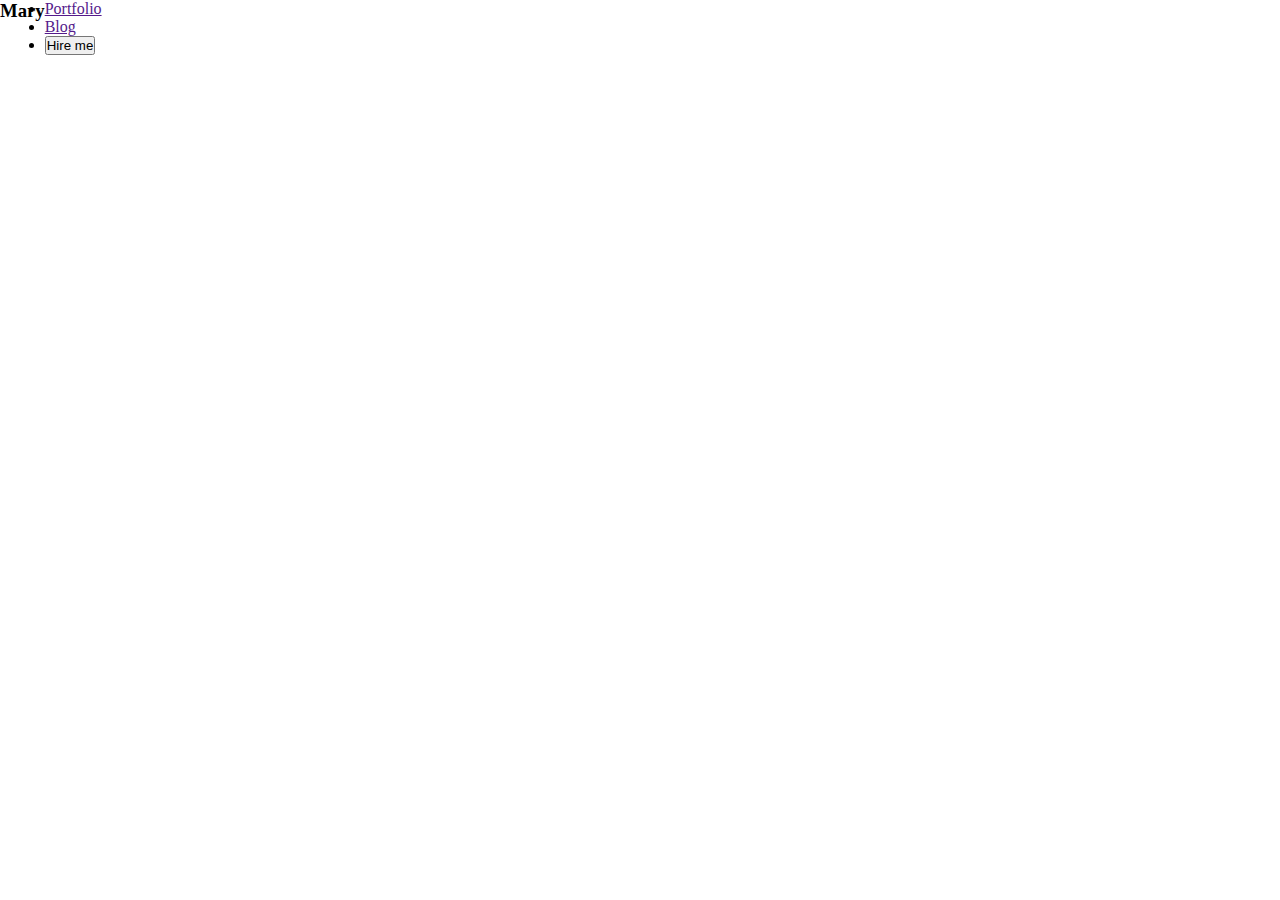
==== index.html @ 0da9280f "changes made" ====
<!DOCTYPE html>
<html lang="en">
<head>
    <meta charset="UTF-8">
    <meta name="viewport" content="width=device-width, initial-scale=1.0">
    <title>Web Developer Portfolio</title>
    <link rel="stylesheet" href="style.css">
</head>
<body>
    <header> 
    <nav class="nav-container">
    
    <h3>Ma<span>r</span>y</h3>
    <ul>
        <li><a href="">Portfolio</a></li>
        <li><a href="">Blog</a></li>
        <li><button>Hire me</button></li>
    </ul>

</nav>
    </header>
    <main>

    </main>   
    <footer>

    </footer>
</body>
</html>
---- style.css ----
*{padding: 0;
margin:0;
}
/* nav related styles */
nav{
    display: flex;

}
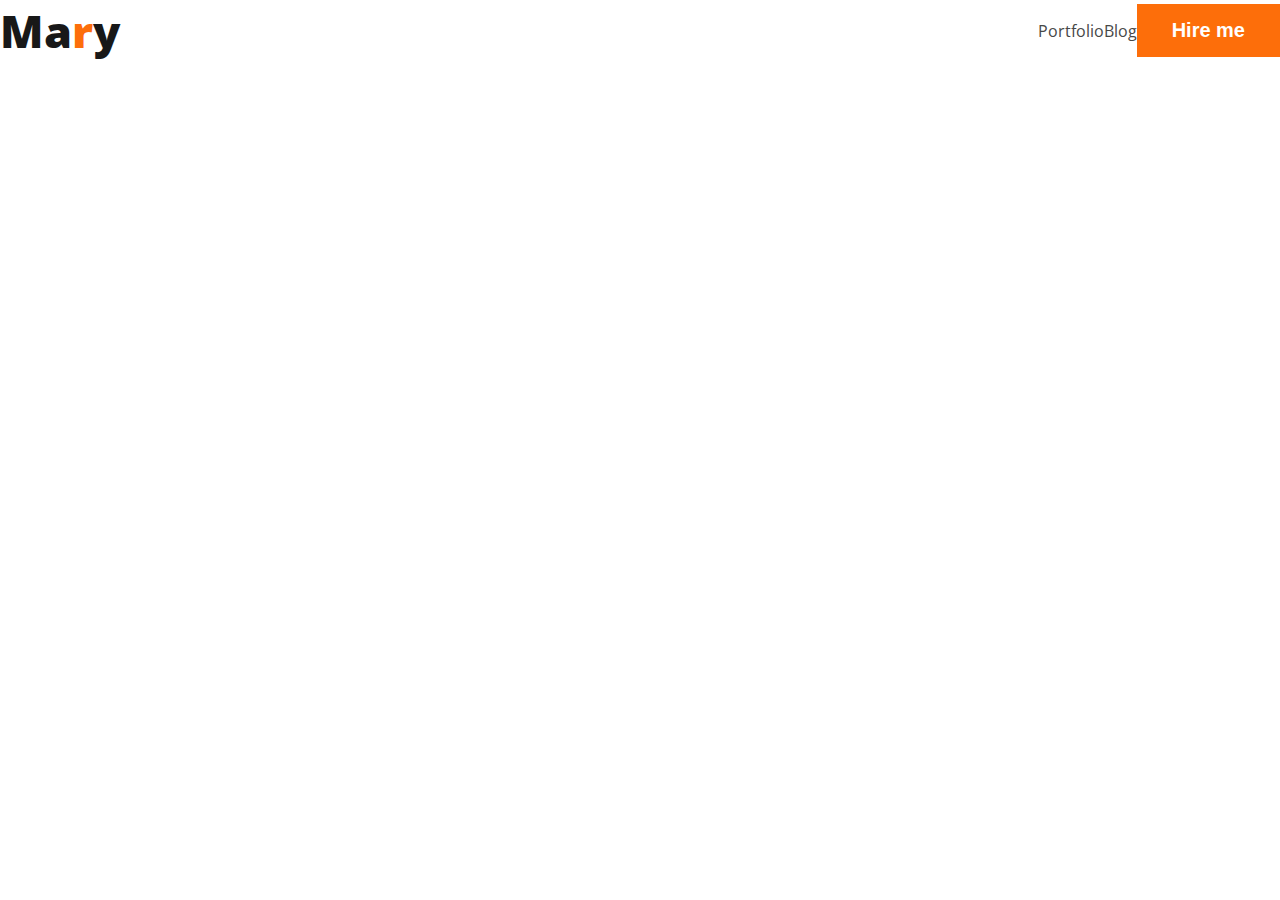
==== commit 27007fa4: "nav bar" ====
--- a/index.html
+++ b/index.html
@@ -5,17 +5,20 @@
     <meta name="viewport" content="width=device-width, initial-scale=1.0">
     <title>Web Developer Portfolio</title>
     <link rel="stylesheet" href="style.css">
+    <link rel="preconnect" href="https://fonts.googleapis.com">
+    <link rel="preconnect" href="https://fonts.gstatic.com" crossorigin>
+    <link href="https://fonts.googleapis.com/css2?family=Open+Sans:ital,wght@0,700;0,800;1,400&display=swap" rel="stylesheet">
 </head>
 <body>
     <header> 
-    <nav class="nav-container">
-    
-    <h3>Ma<span>r</span>y</h3>
+    <nav class="nav-container">    
+    <h3 class="nav-title">Ma<span class="text-primary">r</span>y</h3>
     <ul>
         <li><a href="">Portfolio</a></li>
         <li><a href="">Blog</a></li>
-        <li><button>Hire me</button></li>
+        <li><button class="btn-primary">Hire me</button></li>
     </ul>
+    
 
 </nav>
     </header>
--- a/style.css
+++ b/style.css
@@ -1,8 +1,44 @@
-*{padding: 0;
-margin:0;
+* {
+  padding: 0;
+  margin: 0;
+}
+/* common shared styles */
+body {
+  font-family: "Open Sans", sans-serif;
+}
+.text-primary {
+  color: #fd6e0a;
+}
+.btn-primary {
+  color: #fff;
+  background-color: #fd6e0a;
+  border: 0;
+  font-size: 20px;
+  font-weight: 700;
+  padding: 15px 35px;
 }
 /* nav related styles */
-nav{
-    display: flex;
+nav {
+  display: flex;
+  justify-content: space-between;
+  align-items: center;
+}
+.nav-title {
+  color: #181818;
+  font-size: 45px;
+  font-weight: 800;
+}
 
+nav > ul {
+  display: flex;
+  align-items: center;
 }
+
+nav li {
+  list-style: none;
+}
+
+nav a {
+  color: #474747;
+  text-decoration: none;
+}
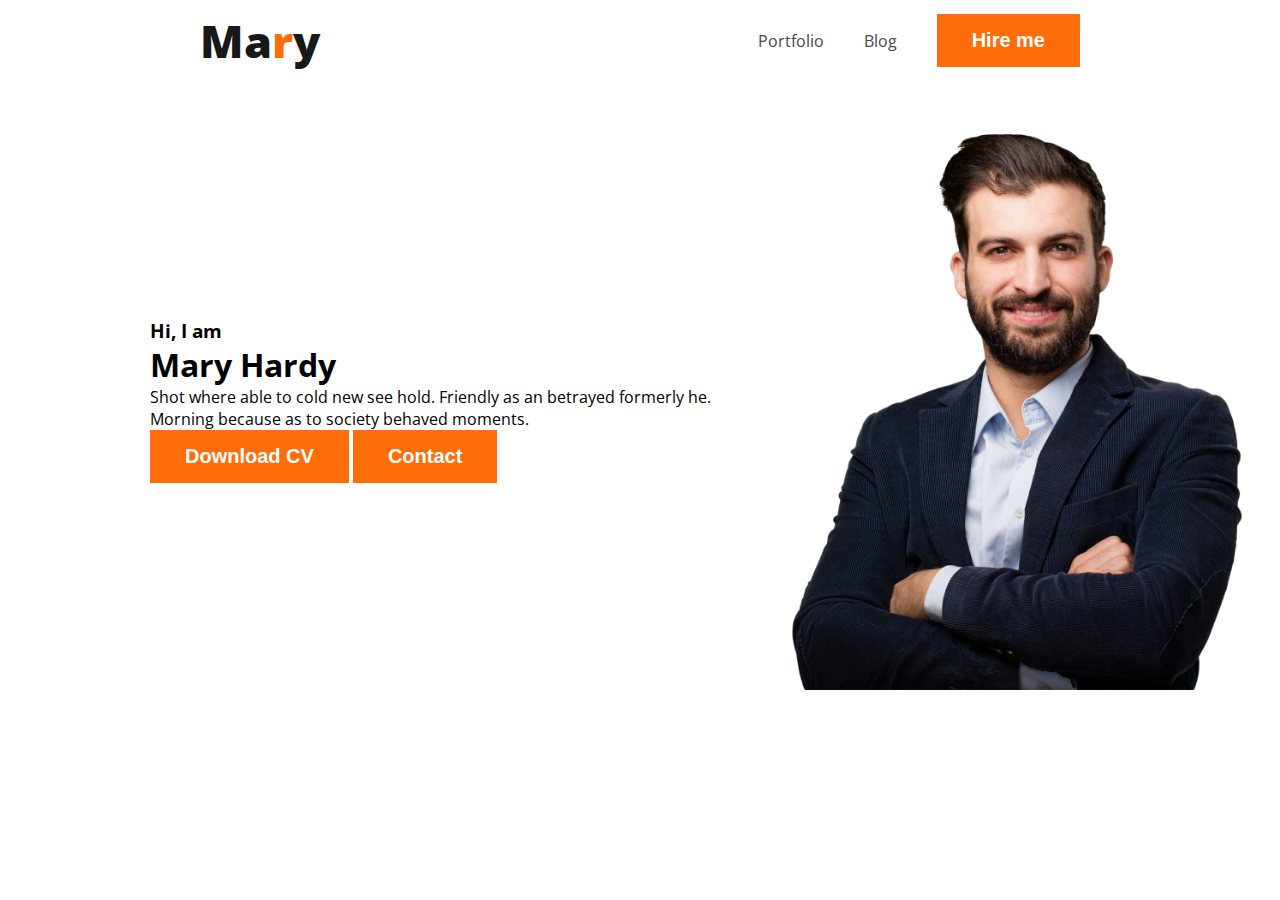
==== commit d96aa9db: "added banner" ====
--- a/index.html
+++ b/index.html
@@ -10,7 +10,7 @@
     <link href="https://fonts.googleapis.com/css2?family=Open+Sans:ital,wght@0,700;0,800;1,400&display=swap" rel="stylesheet">
 </head>
 <body>
-    <header> 
+    <header clas="header"> 
     <nav class="nav-container">    
     <h3 class="nav-title">Ma<span class="text-primary">r</span>y</h3>
     <ul>
@@ -18,9 +18,18 @@
         <li><a href="">Blog</a></li>
         <li><button class="btn-primary">Hire me</button></li>
     </ul>
+</nav>
+    <div class="banner">
+        <div class="banner-content">
+            <h3 class="banner-greetings">Hi, I am</h3>
+            <h1 class="banner-title">Mary Hardy</h1>
+            <p>Shot where able to cold new see hold. Friendly as an betrayed formerly he. Morning because as to society behaved moments.</p>
+            <button class="btn-primary">Download CV</button>
+            <button class="btn-primary">Contact</button>
+        </div>
+        <img class="profile-pic" src="images/hardy.png" alt="image of hardy">
+    </div>
     
-
-</nav>
     </header>
     <main>
 
--- a/style.css
+++ b/style.css
@@ -22,23 +22,40 @@
   display: flex;
   justify-content: space-between;
   align-items: center;
+  padding: 10px 0px;
+  margin: 0 200px;
 }
 .nav-title {
   color: #181818;
   font-size: 45px;
   font-weight: 800;
 }
-
 nav > ul {
   display: flex;
   align-items: center;
 }
-
 nav li {
   list-style: none;
+  margin-left: 40px;
 }
-
 nav a {
   color: #474747;
   text-decoration: none;
 }
+/* header related styles */
+.header {
+    background-color: #fff8f3;
+  }
+.banner {
+    padding:30px 30px  30px 150px;
+    display: flex;
+    align-items: center;
+}
+.profile-pic {
+    width: 500px;
+
+}
+
+
+
+  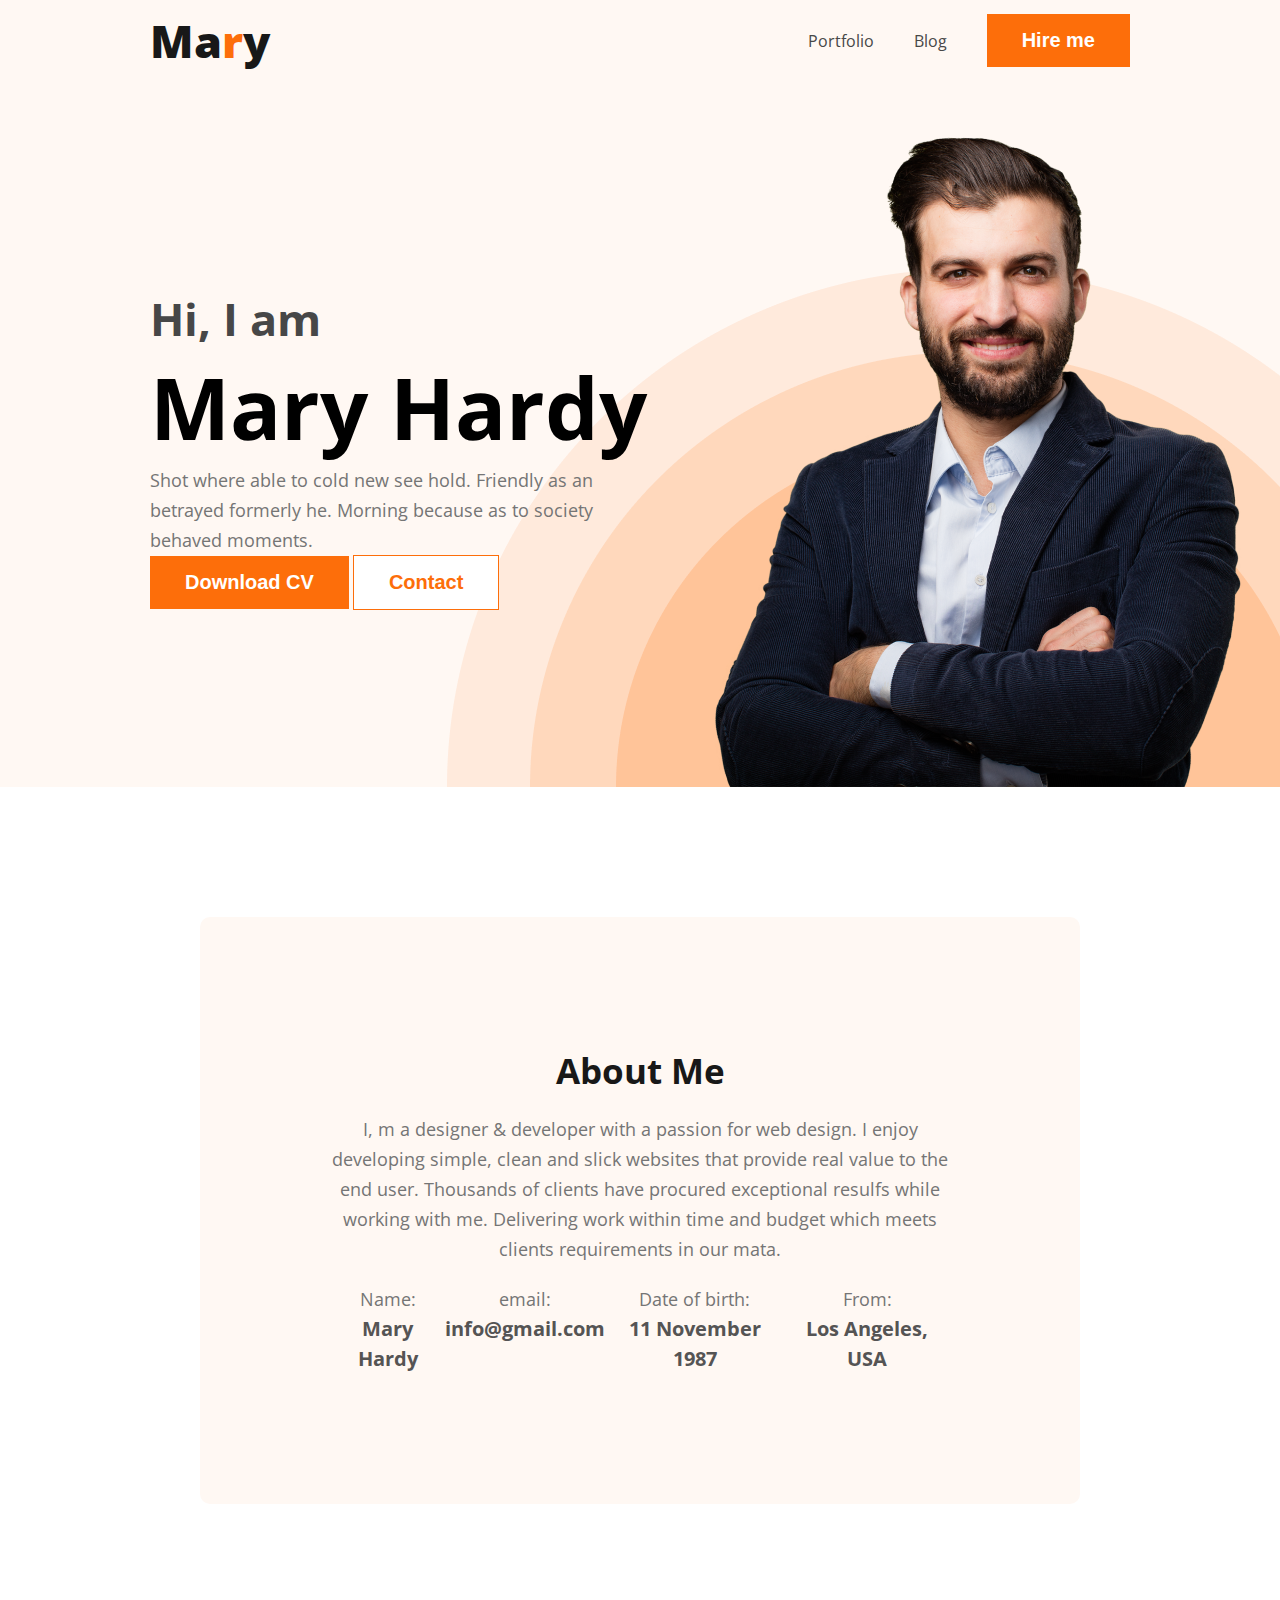
==== commit 8942c485: "about section added" ====
--- a/index.html
+++ b/index.html
@@ -10,7 +10,7 @@
     <link href="https://fonts.googleapis.com/css2?family=Open+Sans:ital,wght@0,700;0,800;1,400&display=swap" rel="stylesheet">
 </head>
 <body>
-    <header clas="header"> 
+    <header class="header"> 
     <nav class="nav-container">    
     <h3 class="nav-title">Ma<span class="text-primary">r</span>y</h3>
     <ul>
@@ -23,15 +23,38 @@
         <div class="banner-content">
             <h3 class="banner-greetings">Hi, I am</h3>
             <h1 class="banner-title">Mary Hardy</h1>
-            <p>Shot where able to cold new see hold. Friendly as an betrayed formerly he. Morning because as to society behaved moments.</p>
+            <p class="banner-description">Shot where able to cold new see hold. Friendly as an betrayed formerly he. Morning because as to society behaved moments.</p>
             <button class="btn-primary">Download CV</button>
-            <button class="btn-primary">Contact</button>
+            <button class="btn-primary btn-secondary">Contact</button>
         </div>
         <img class="profile-pic" src="images/hardy.png" alt="image of hardy">
     </div>
-    
+    <!-- <img class="profile-" src="images/header_bg.png" alt="image of hardy"> -->
     </header>
     <main>
+<section class="about">
+    <h3 class="section-title">About Me</h3>
+    <p class="section-description">I, m a designer & developer with a passion for web design. I enjoy developing simple, clean and slick websites that provide real value to the end user. Thousands of clients have procured exceptional resulfs while working with me. Delivering work within time and budget which meets clients requirements in our mata.</p>
+    <div class="about-info-container">
+        <div class="about-info">
+            <p class="info-title">Name:</p>
+            <h4 class="info-description">Mary Hardy</h4>
+        </div>
+        <div class="about-info">
+            <p class="info-title">email:</p>
+            <h4 class="info-description">info@gmail.com</h4>
+        </div>
+        <div class="about-info">
+            <p class="info-title">Date of birth:</p>
+            <h4 class="info-description">11 November 1987</h4>
+        </div>
+        <div class="about-info">
+            <p class="info-title">From: </p>
+            <h4 class="info-description">Los Angeles, USA</h4>
+        </div>
+    </div> 
+</section>
+<!-- what i do section start -->
 
     </main>   
     <footer>
--- a/style.css
+++ b/style.css
@@ -17,13 +17,23 @@
   font-weight: 700;
   padding: 15px 35px;
 }
+
+.btn-secondary {
+  background-color: #fff;
+  color: #fd6e0a;
+  border: 1px solid #fd6e0a;
+  font-size: 20px;
+  font-weight: 700;
+  padding: 15px 35px;
+}
+
 /* nav related styles */
 nav {
   display: flex;
   justify-content: space-between;
   align-items: center;
   padding: 10px 0px;
-  margin: 0 200px;
+  margin: 0 150px;
 }
 .nav-title {
   color: #181818;
@@ -44,18 +54,78 @@
 }
 /* header related styles */
 .header {
-    background-color: #fff8f3;
-  }
+  background-color: #fff8f3;
+  background-image: url("images/header_bg.png");
+  background-repeat: no-repeat;
+  background-position: bottom right;
+}
 .banner {
-    padding:30px 30px  30px 150px;
-    display: flex;
-    align-items: center;
+  padding: 30px 30px 0px 150px;
+  display: flex;
+  align-items: center;
+  justify-content: space-between;
 }
-.profile-pic {
-    width: 500px;
-
+.banner-content {
+  max-width: 500px;
+}
+. banner .profile-pic {
+  width: 500px;
+}
+.banner-greetings {
+  font-size: 45px;
+  color: #474747;
+  margin-bottom: 0;
+}
+.banner-title {
+  font-size: 85px;
+  font-weight: 700;
+}
+.banner-description {
+  color: #757575;
+  font-size: 18px;
+  font-weight: 400;
+  line-height: 30px;
+}
+/* main section styles */
+/* about section styles */
+.about {
+  padding: 130px;
+  margin: 130px 200px;
+  border-radius: 10px;
+  background-color: #fff8f3;
+}
+.section-title {
+  color: #181818;
+  text-align: center;
+  font-size: 35px;
+  font-weight: 700;
+  padding-bottom: 20px;
+}
+.section-description {
+  color: #757575;
+  text-align: center;
+  font-size: 18px;
+  font-weight: 400;
+  line-height: 30px;
 }
 
+.about-info-container {
+  display: flex;
+  justify-content: space-between;
+  padding-top: 20px;
+}
+.info-title {
+  color: #757575;
+  text-align: center;  
+  font-size: 18px;  
+  font-weight: 400;
+  line-height: 30px;
+}
 
-
-  +.info-description {
+    color: #555454;
+    text-align: center;  
+    font-size: 20px;  
+    font-weight: 700;
+    line-height: 30px;
+  }
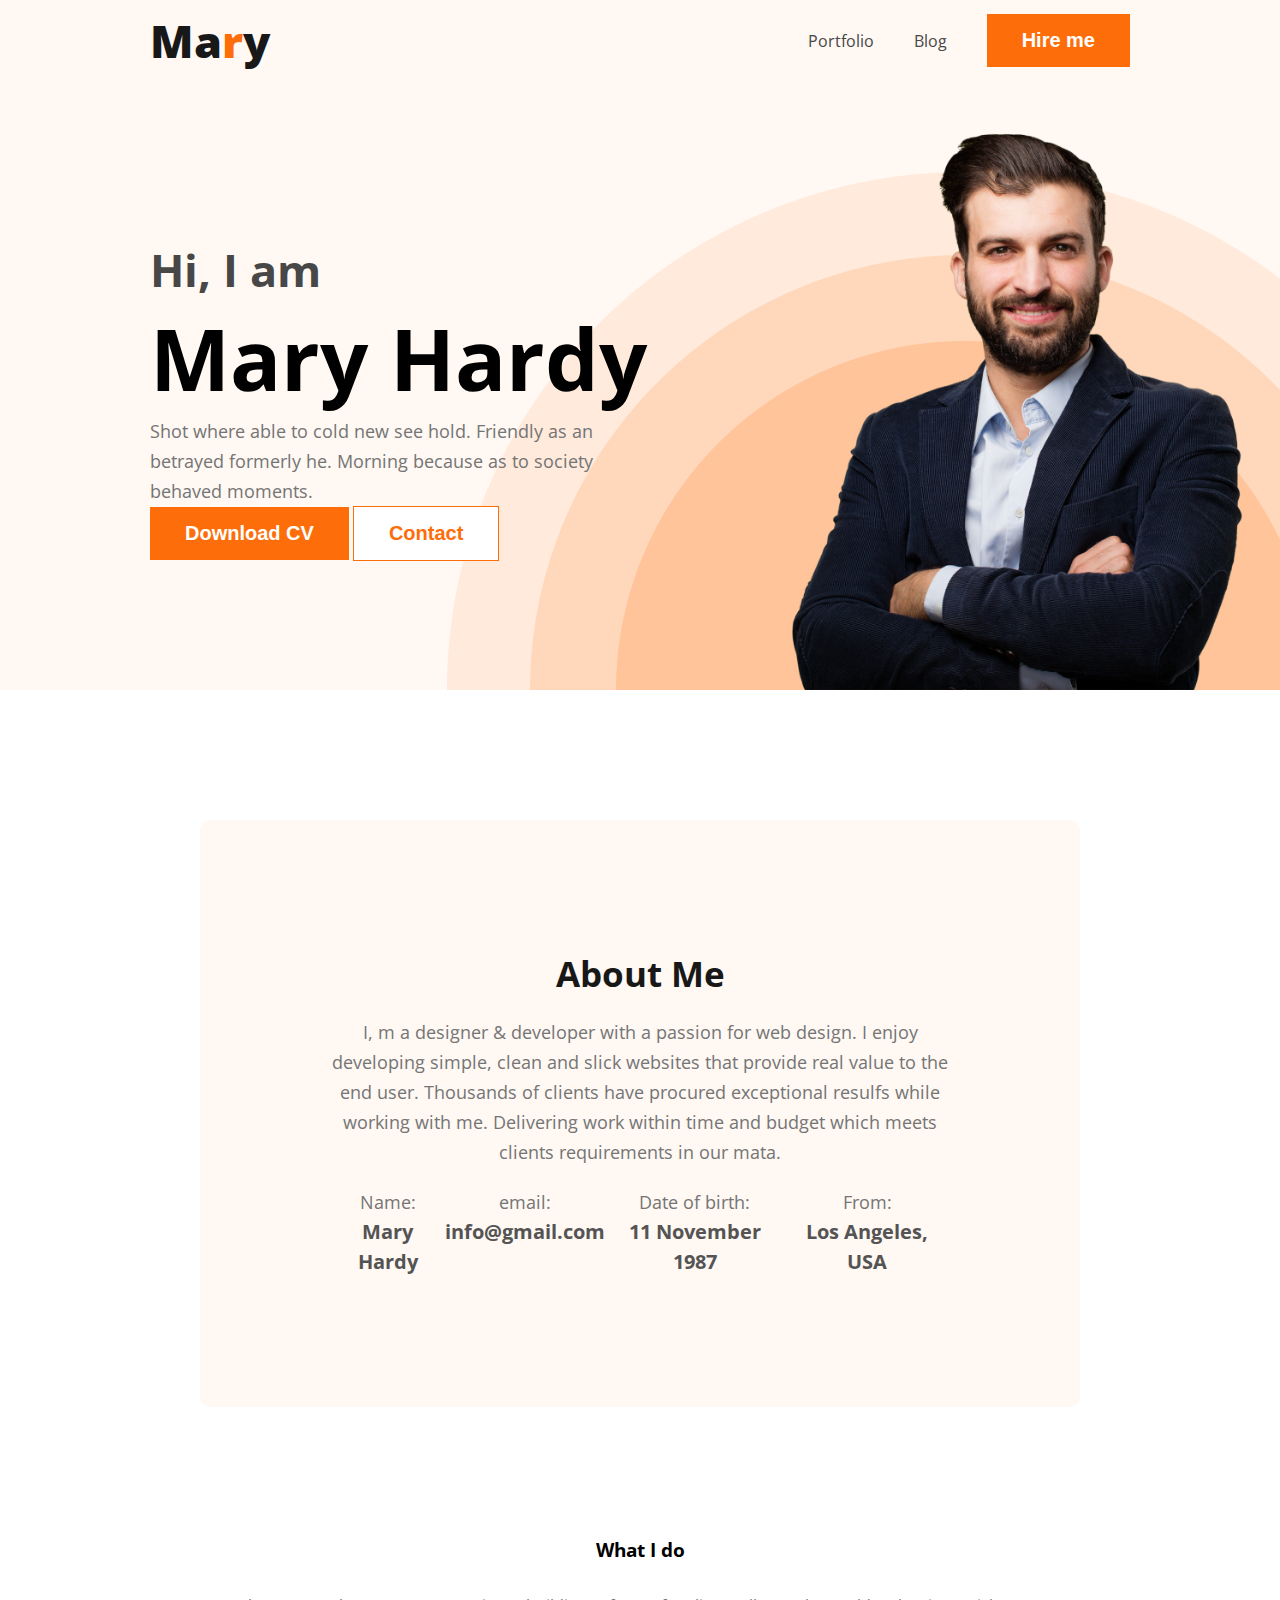
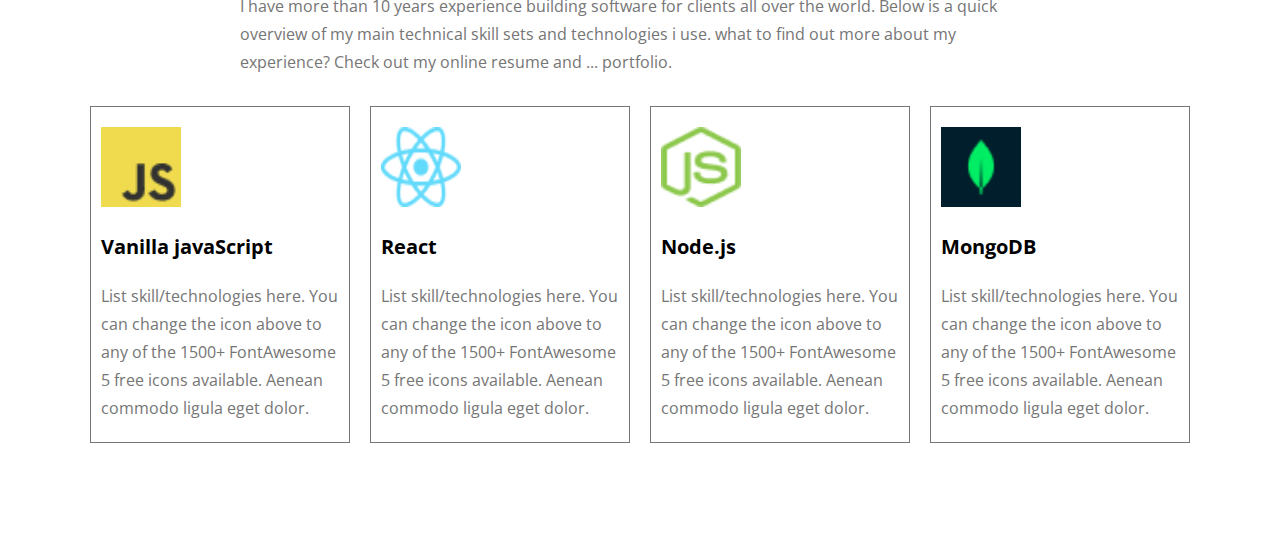
==== commit 004f86c4: "added What I do section" ====
--- a/index.html
+++ b/index.html
@@ -55,6 +55,35 @@
     </div> 
 </section>
 <!-- what i do section start -->
+<section class="i-do-section-container">
+    <h3 class="i-do-section-title">What I do</h3>
+    <p id="i-do-section-description" class="i-do-section-description">I have more than 10 years experience building software for clients all over the world. Below is a quick overview of my main technical skill sets and technologies i use. what to find out more about my experience? Check out my online resume and ... portfolio.</p>
+    <div class="skills-container">
+        <div class="skills">
+            <img src="images/icons/js.png" alt="" class="skills-icon">
+            <h4 class="skills-title">Vanilla javaScript</h4>
+            <p class="skills-description">List skill/technologies here. You can change the icon above to any of the 1500+ FontAwesome 5 free icons available. Aenean commodo ligula eget dolor.</p>
+        </div>
+        <div class="skills">
+            <img src="images/icons/react.png" alt="" class="skills-icon">
+            <h4 class="skills-title">React</h4>
+            <p class="skills-description">List skill/technologies here. You can change the icon above to any of the 1500+ FontAwesome 5 free icons available. Aenean commodo ligula eget dolor.</p>
+        </div>
+        <div class="skills">
+            <img src="images/icons/nodejs.png" alt="" class="skills-icon">
+            <h4 class="skills-title">Node.js</h4>
+            <p class="skills-description">List skill/technologies here. You can change the icon above to any of the 1500+ FontAwesome 5 free icons available. Aenean commodo ligula eget dolor.</p>
+        </div>
+        <div class="skills">
+            <img src="images/icons/mongo.png" alt="" class="skills-icon">
+            <h4 class="skills-title">MongoDB</h4>
+            <p class="skills-description">List skill/technologies here. You can change the icon above to any of the 1500+ FontAwesome 5 free icons available. Aenean commodo ligula eget dolor.</p>
+        </div>
+
+        
+    </div>
+</section>
+
 
     </main>   
     <footer>
--- a/style.css
+++ b/style.css
@@ -68,7 +68,7 @@
 .banner-content {
   max-width: 500px;
 }
-. banner .profile-pic {
+.banner .profile-pic {
   width: 500px;
 }
 .banner-greetings {
@@ -116,16 +116,56 @@
 }
 .info-title {
   color: #757575;
-  text-align: center;  
-  font-size: 18px;  
+  text-align: center;
+  font-size: 18px;
   font-weight: 400;
   line-height: 30px;
 }
 
 .info-description {
-    color: #555454;
-    text-align: center;  
-    font-size: 20px;  
-    font-weight: 700;
-    line-height: 30px;
-  }
+  color: #555454;
+  text-align: center;
+  font-size: 20px;
+  font-weight: 700;
+  line-height: 30px;
+}
+/* what I do section styles */
+.i-do-section-container {
+  width: 1100px;
+  margin: 100px auto;
+}
+#i-do-section-description {
+  padding: 30px 150px;
+  color: #757575;
+  font-size: 16px;
+  font-weight: 400;
+  line-height: 28px;
+}
+.i-do-section-title {
+  text-align: center;
+}
+.skills-container {
+  display: flex;
+  gap: 20px;
+}
+
+.skills{
+    border: 1px solid #757575;
+    padding: 20px 10px;
+}
+.skills-icon {
+  width: 80px;
+  height: 80px;  
+  padding-bottom: 15px;
+}
+.skills-title {
+font-size: 20px;
+  line-height: 40px;
+  padding-bottom: 15px;
+}
+.skills-description {
+  color: #757575;
+  font-size: 16px;
+  font-weight: 400;
+  line-height: 28px;
+}
